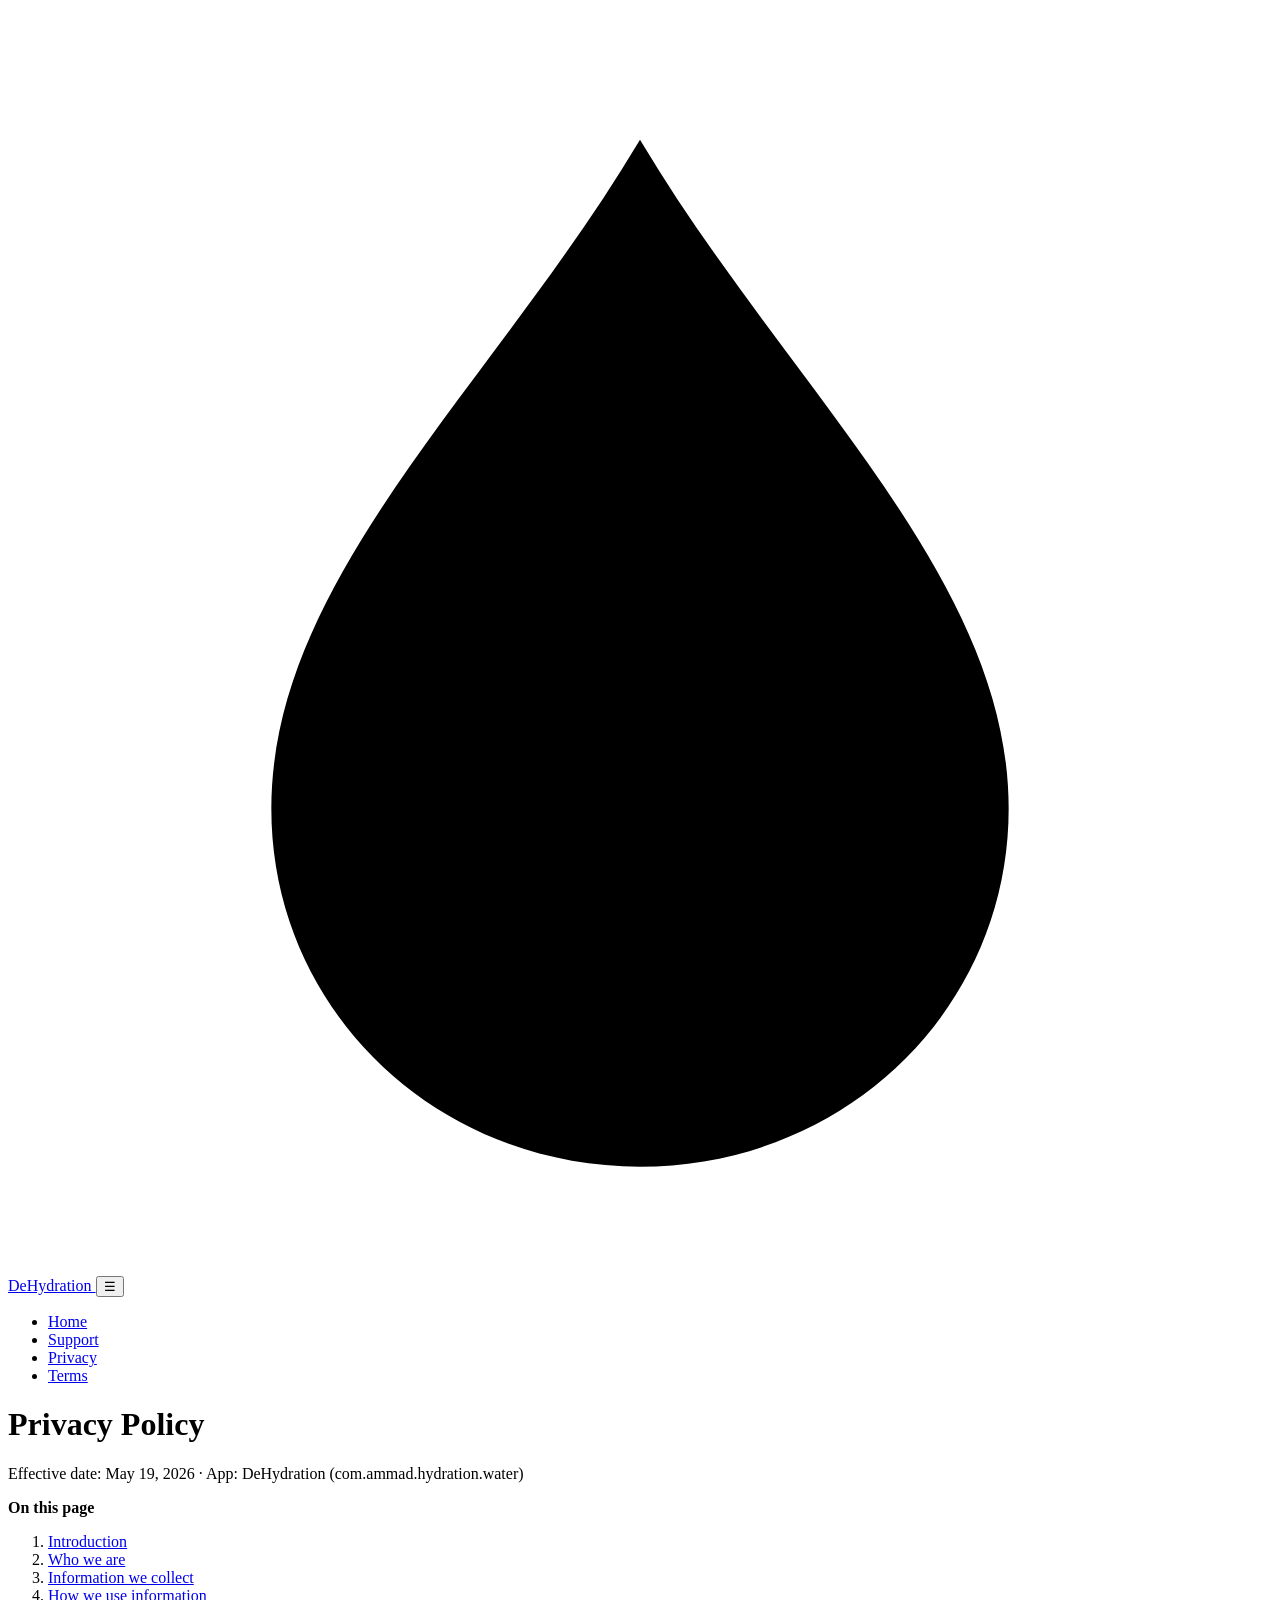
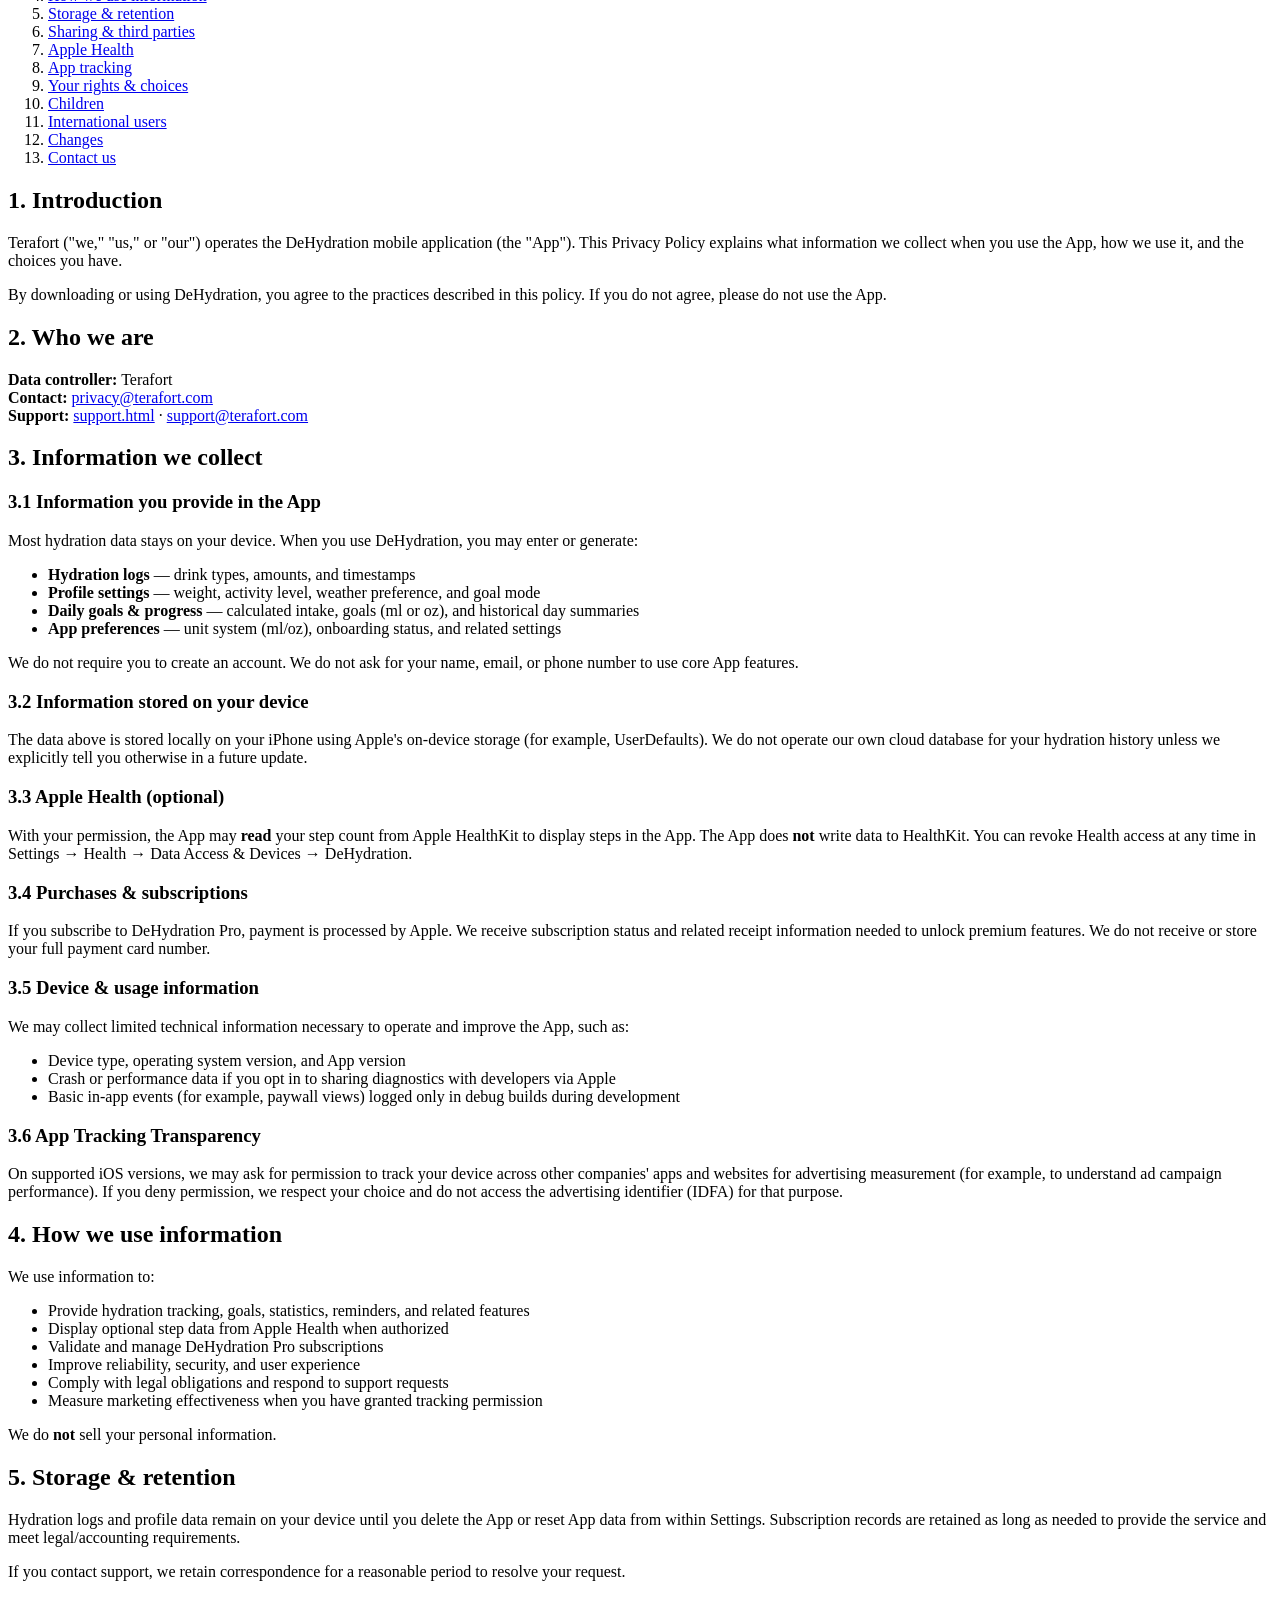
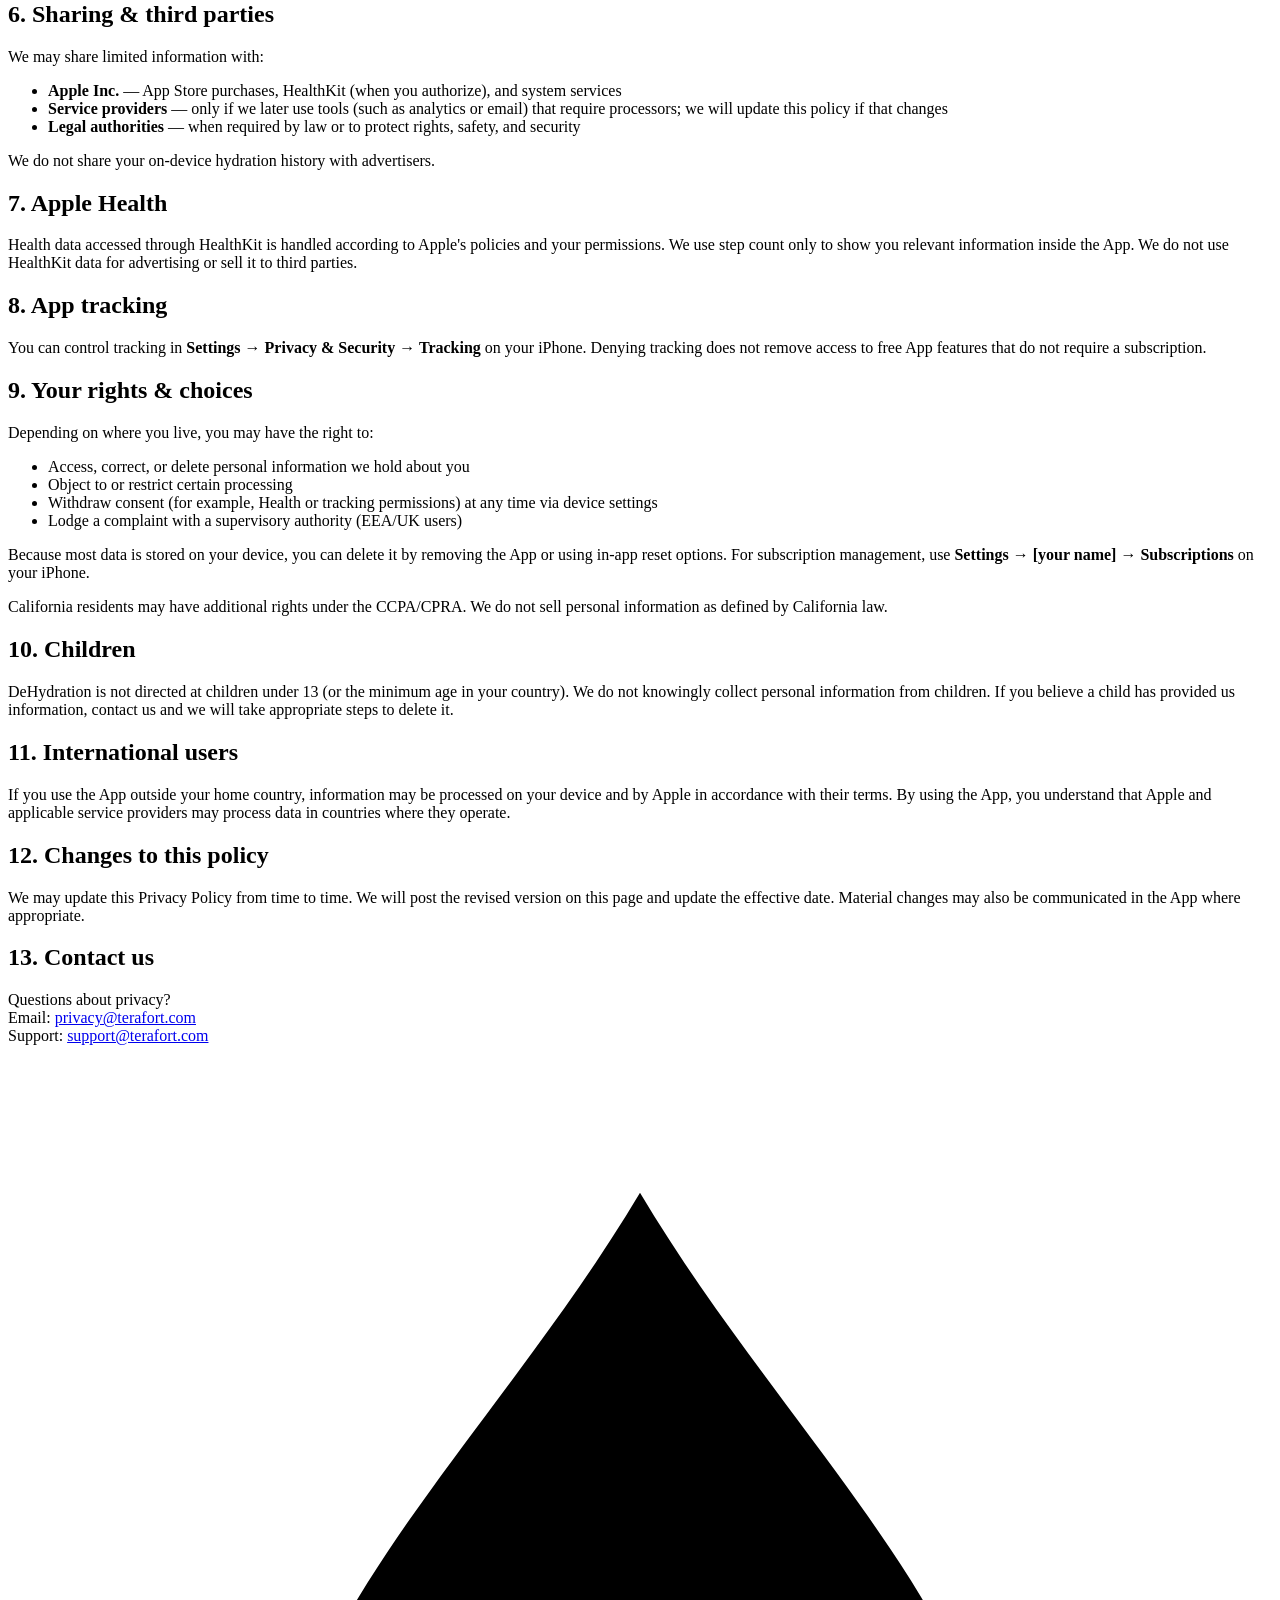
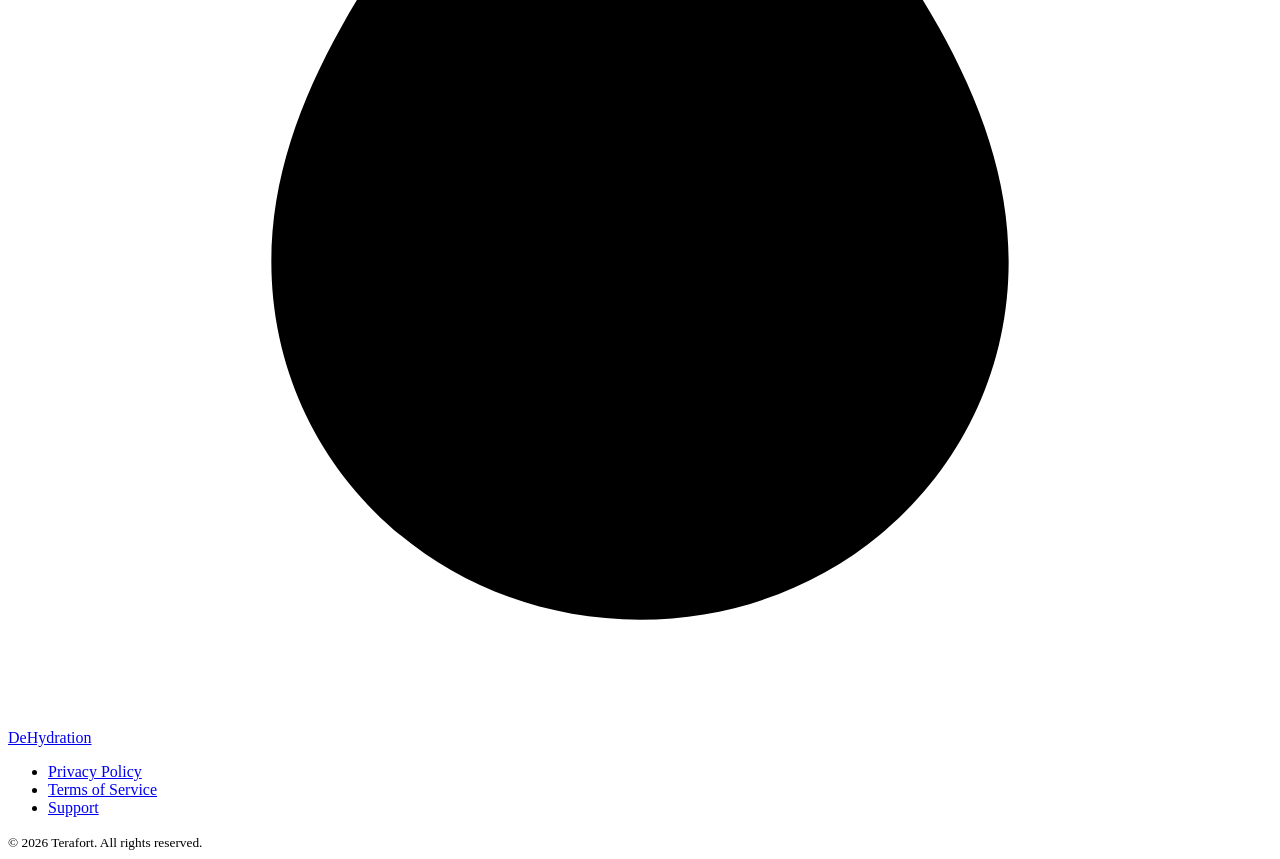
==== privacy.html @ 8c105ee1 "Add privacy.html - DeHydration Privacy Policy" ====
<!DOCTYPE html>
<html lang="en">
<head>
  <meta charset="UTF-8">
  <meta name="viewport" content="width=device-width, initial-scale=1">
  <meta name="description" content="Privacy Policy for DeHydration — how we collect, use, and protect your information.">
  <title>Privacy Policy — DeHydration</title>
  <link rel="preconnect" href="https://fonts.googleapis.com">
  <link rel="preconnect" href="https://fonts.gstatic.com" crossorigin>
  <link href="https://fonts.googleapis.com/css2?family=DM+Sans:ital,opsz,wght@0,9..40,400;0,9..40,500;0,9..40,600;0,9..40,700&family=Sora:wght@600;700&display=swap" rel="stylesheet">
  <link rel="stylesheet" href="css/site.css">
  <link rel="icon" href="data:image/svg+xml,%3Csvg xmlns='http://www.w3.org/2000/svg' viewBox='0 0 32 32'%3E%3Crect width='32' height='32' rx='8' fill='%231e6fa8'/%3E%3Cpath fill='white' d='M16 6c-2 4-6 8-6 13a6 6 0 0 0 12 0c0-5-4-9-6-13z'/%3E%3C/svg%3E">
</head>
<body>
  <header class="site-nav">
    <div class="wrap site-nav__inner">
      <a class="brand" href="index.html">
        <span class="brand__mark" aria-hidden="true">
          <svg viewBox="0 0 24 24" xmlns="http://www.w3.org/2000/svg"><path d="M12 2.5C9.2 7.2 5 10.8 5 15.2 5 19 8.1 22 12 22s7-3 7-6.8C19 10.8 14.8 7.2 12 2.5z"/></svg>
        </span>
        DeHydration
      </a>
      <button class="nav-toggle" type="button" aria-label="Open menu" aria-expanded="false" data-nav-toggle>☰</button>
      <ul class="nav-links" data-nav-menu>
        <li><a href="index.html">Home</a></li>
        <li><a href="support.html">Support</a></li>
        <li><a href="privacy.html" aria-current="page">Privacy</a></li>
        <li><a href="terms.html">Terms</a></li>
      </ul>
    </div>
  </header>

  <main>
    <header class="page-header wrap--legal">
      <h1>Privacy Policy</h1>
      <p class="meta">Effective date: May 19, 2026 · App: DeHydration (com.ammad.hydration.water)</p>
    </header>

    <article class="legal-card wrap--legal">
      <nav class="toc" aria-label="Table of contents">
        <strong>On this page</strong>
        <ol>
          <li><a href="#introduction">Introduction</a></li>
          <li><a href="#controller">Who we are</a></li>
          <li><a href="#collect">Information we collect</a></li>
          <li><a href="#use">How we use information</a></li>
          <li><a href="#storage">Storage & retention</a></li>
          <li><a href="#sharing">Sharing & third parties</a></li>
          <li><a href="#health">Apple Health</a></li>
          <li><a href="#tracking">App tracking</a></li>
          <li><a href="#rights">Your rights & choices</a></li>
          <li><a href="#children">Children</a></li>
          <li><a href="#international">International users</a></li>
          <li><a href="#changes">Changes</a></li>
          <li><a href="#contact">Contact us</a></li>
        </ol>
      </nav>

      <h2 id="introduction">1. Introduction</h2>
      <p>
        Terafort ("we," "us," or "our") operates the DeHydration mobile application (the "App"). This Privacy Policy explains what information we collect when you use the App, how we use it, and the choices you have.
      </p>
      <p>
        By downloading or using DeHydration, you agree to the practices described in this policy. If you do not agree, please do not use the App.
      </p>

      <h2 id="controller">2. Who we are</h2>
      <p>
        <strong>Data controller:</strong> Terafort<br>
        <strong>Contact:</strong> <a href="mailto:privacy@terafort.com">privacy@terafort.com</a><br>
        <strong>Support:</strong> <a href="support.html">support.html</a> · <a href="mailto:support@terafort.com">support@terafort.com</a>
      </p>

      <h2 id="collect">3. Information we collect</h2>

      <h3>3.1 Information you provide in the App</h3>
      <p>Most hydration data stays on your device. When you use DeHydration, you may enter or generate:</p>
      <ul>
        <li><strong>Hydration logs</strong> — drink types, amounts, and timestamps</li>
        <li><strong>Profile settings</strong> — weight, activity level, weather preference, and goal mode</li>
        <li><strong>Daily goals & progress</strong> — calculated intake, goals (ml or oz), and historical day summaries</li>
        <li><strong>App preferences</strong> — unit system (ml/oz), onboarding status, and related settings</li>
      </ul>
      <p>We do not require you to create an account. We do not ask for your name, email, or phone number to use core App features.</p>

      <h3>3.2 Information stored on your device</h3>
      <p>
        The data above is stored locally on your iPhone using Apple's on-device storage (for example, UserDefaults). We do not operate our own cloud database for your hydration history unless we explicitly tell you otherwise in a future update.
      </p>

      <h3>3.3 Apple Health (optional)</h3>
      <p>
        With your permission, the App may <strong>read</strong> your step count from Apple HealthKit to display steps in the App. The App does <strong>not</strong> write data to HealthKit. You can revoke Health access at any time in Settings → Health → Data Access & Devices → DeHydration.
      </p>

      <h3>3.4 Purchases & subscriptions</h3>
      <p>
        If you subscribe to DeHydration Pro, payment is processed by Apple. We receive subscription status and related receipt information needed to unlock premium features. We do not receive or store your full payment card number.
      </p>

      <h3>3.5 Device & usage information</h3>
      <p>We may collect limited technical information necessary to operate and improve the App, such as:</p>
      <ul>
        <li>Device type, operating system version, and App version</li>
        <li>Crash or performance data if you opt in to sharing diagnostics with developers via Apple</li>
        <li>Basic in-app events (for example, paywall views) logged only in debug builds during development</li>
      </ul>

      <h3>3.6 App Tracking Transparency</h3>
      <p>
        On supported iOS versions, we may ask for permission to track your device across other companies' apps and websites for advertising measurement (for example, to understand ad campaign performance). If you deny permission, we respect your choice and do not access the advertising identifier (IDFA) for that purpose.
      </p>

      <h2 id="use">4. How we use information</h2>
      <p>We use information to:</p>
      <ul>
        <li>Provide hydration tracking, goals, statistics, reminders, and related features</li>
        <li>Display optional step data from Apple Health when authorized</li>
        <li>Validate and manage DeHydration Pro subscriptions</li>
        <li>Improve reliability, security, and user experience</li>
        <li>Comply with legal obligations and respond to support requests</li>
        <li>Measure marketing effectiveness when you have granted tracking permission</li>
      </ul>
      <p>We do <strong>not</strong> sell your personal information.</p>

      <h2 id="storage">5. Storage & retention</h2>
      <p>
        Hydration logs and profile data remain on your device until you delete the App or reset App data from within Settings. Subscription records are retained as long as needed to provide the service and meet legal/accounting requirements.
      </p>
      <p>
        If you contact support, we retain correspondence for a reasonable period to resolve your request.
      </p>

      <h2 id="sharing">6. Sharing & third parties</h2>
      <p>We may share limited information with:</p>
      <ul>
        <li><strong>Apple Inc.</strong> — App Store purchases, HealthKit (when you authorize), and system services</li>
        <li><strong>Service providers</strong> — only if we later use tools (such as analytics or email) that require processors; we will update this policy if that changes</li>
        <li><strong>Legal authorities</strong> — when required by law or to protect rights, safety, and security</li>
      </ul>
      <p>We do not share your on-device hydration history with advertisers.</p>

      <h2 id="health">7. Apple Health</h2>
      <p>
        Health data accessed through HealthKit is handled according to Apple's policies and your permissions. We use step count only to show you relevant information inside the App. We do not use HealthKit data for advertising or sell it to third parties.
      </p>

      <h2 id="tracking">8. App tracking</h2>
      <p>
        You can control tracking in <strong>Settings → Privacy & Security → Tracking</strong> on your iPhone. Denying tracking does not remove access to free App features that do not require a subscription.
      </p>

      <h2 id="rights">9. Your rights & choices</h2>
      <p>Depending on where you live, you may have the right to:</p>
      <ul>
        <li>Access, correct, or delete personal information we hold about you</li>
        <li>Object to or restrict certain processing</li>
        <li>Withdraw consent (for example, Health or tracking permissions) at any time via device settings</li>
        <li>Lodge a complaint with a supervisory authority (EEA/UK users)</li>
      </ul>
      <p>
        Because most data is stored on your device, you can delete it by removing the App or using in-app reset options. For subscription management, use <strong>Settings → [your name] → Subscriptions</strong> on your iPhone.
      </p>
      <p>
        California residents may have additional rights under the CCPA/CPRA. We do not sell personal information as defined by California law.
      </p>

      <h2 id="children">10. Children</h2>
      <p>
        DeHydration is not directed at children under 13 (or the minimum age in your country). We do not knowingly collect personal information from children. If you believe a child has provided us information, contact us and we will take appropriate steps to delete it.
      </p>

      <h2 id="international">11. International users</h2>
      <p>
        If you use the App outside your home country, information may be processed on your device and by Apple in accordance with their terms. By using the App, you understand that Apple and applicable service providers may process data in countries where they operate.
      </p>

      <h2 id="changes">12. Changes to this policy</h2>
      <p>
        We may update this Privacy Policy from time to time. We will post the revised version on this page and update the effective date. Material changes may also be communicated in the App where appropriate.
      </p>

      <h2 id="contact">13. Contact us</h2>
      <p>
        Questions about privacy?<br>
        Email: <a href="mailto:privacy@terafort.com">privacy@terafort.com</a><br>
        Support: <a href="mailto:support@terafort.com">support@terafort.com</a>
      </p>
    </article>
  </main>

  <footer class="site-footer">
    <div class="wrap site-footer__inner">
      <a class="brand" href="index.html">
        <span class="brand__mark" aria-hidden="true">
          <svg viewBox="0 0 24 24" xmlns="http://www.w3.org/2000/svg"><path d="M12 2.5C9.2 7.2 5 10.8 5 15.2 5 19 8.1 22 12 22s7-3 7-6.8C19 10.8 14.8 7.2 12 2.5z"/></svg>
        </span>
        DeHydration
      </a>
      <ul class="footer-links">
        <li><a href="privacy.html">Privacy Policy</a></li>
        <li><a href="terms.html">Terms of Service</a></li>
        <li><a href="support.html">Support</a></li>
      </ul>
      <small>© <span id="year"></span> Terafort. All rights reserved.</small>
    </div>
  </footer>
  <script>
    document.getElementById('year').textContent = new Date().getFullYear();
    const toggle = document.querySelector('[data-nav-toggle]');
    const menu = document.querySelector('[data-nav-menu]');
    toggle?.addEventListener('click', () => {
      const open = menu.classList.toggle('is-open');
      toggle.setAttribute('aria-expanded', open);
    });
  </script>
</body>
</html>
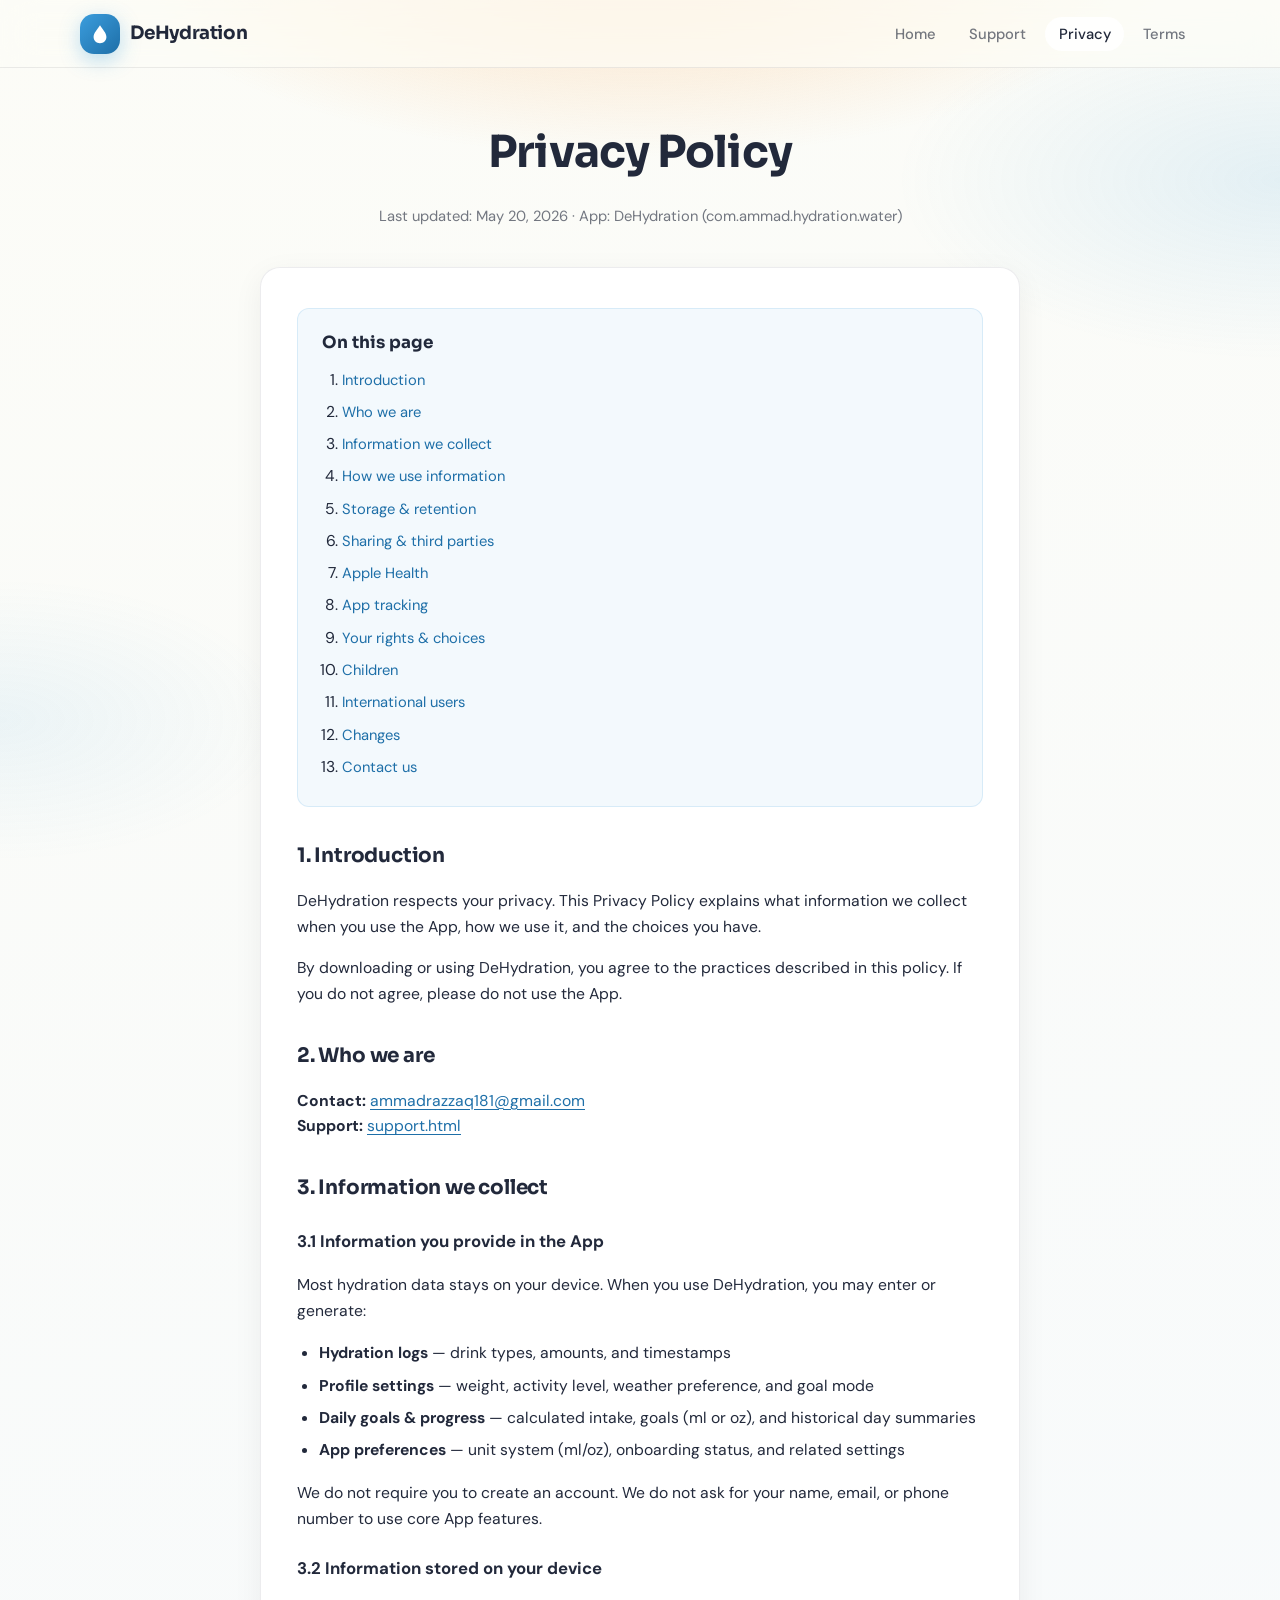
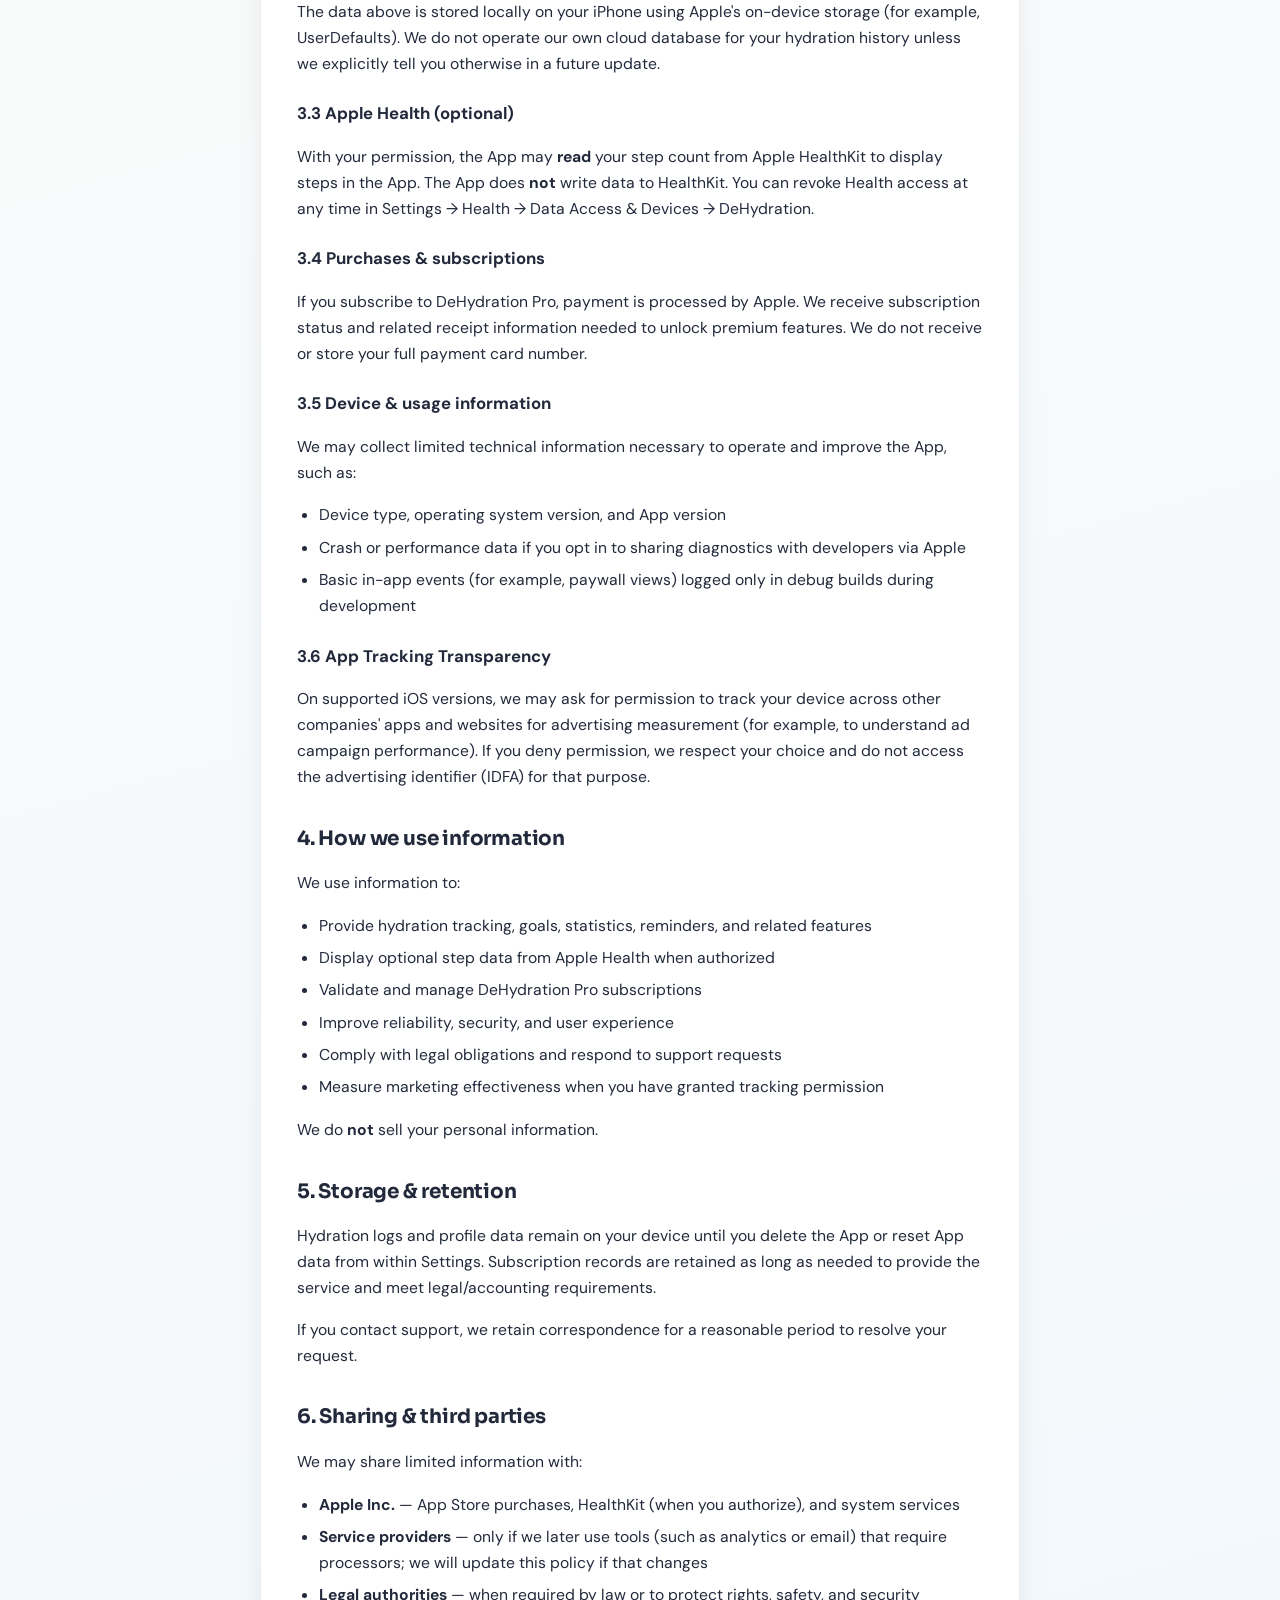
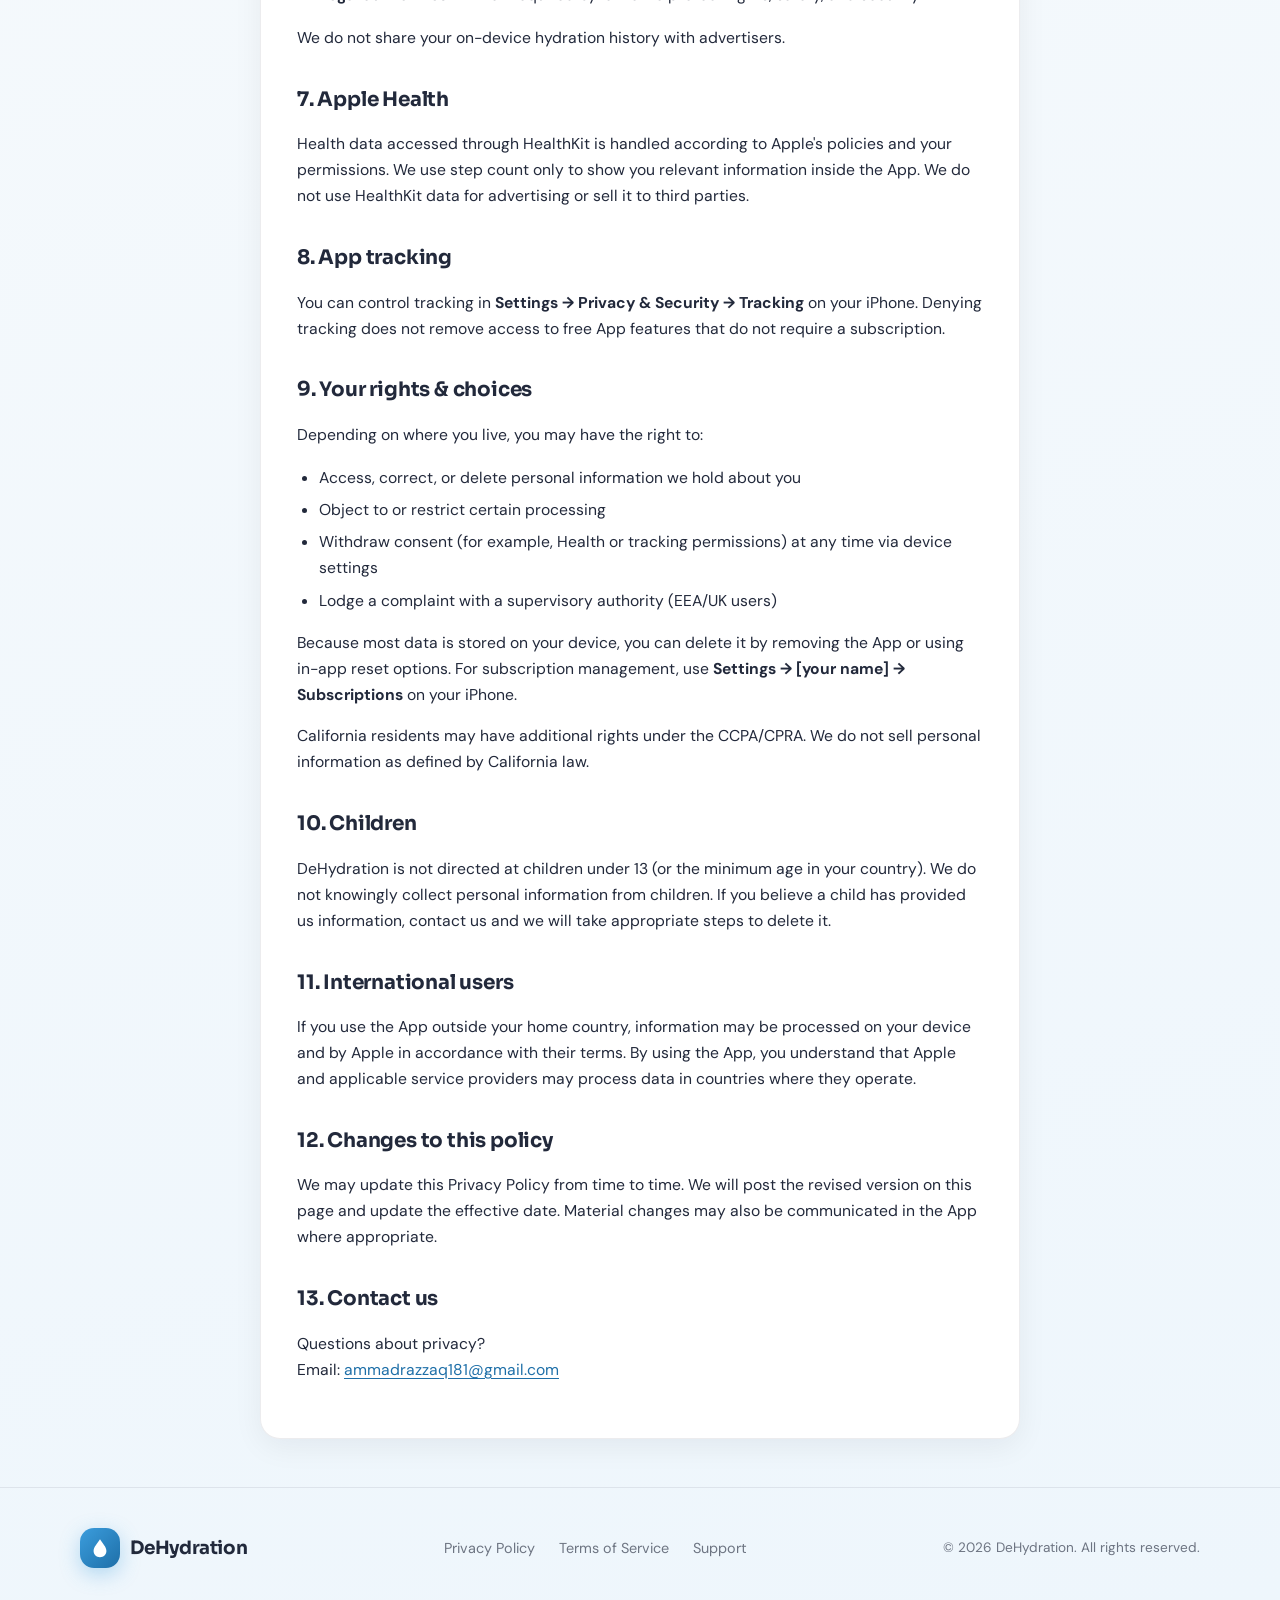
==== commit 236f1326: "Update privacy.html" ====
--- a/privacy.html
+++ b/privacy.html
@@ -33,7 +33,7 @@
   <main>
     <header class="page-header wrap--legal">
       <h1>Privacy Policy</h1>
-      <p class="meta">Effective date: May 19, 2026 · App: DeHydration (com.ammad.hydration.water)</p>
+      <p class="meta">Last updated: May 20, 2026 · App: DeHydration (com.ammad.hydration.water)</p>
     </header>
 
     <article class="legal-card wrap--legal">
@@ -58,7 +58,7 @@
 
       <h2 id="introduction">1. Introduction</h2>
       <p>
-        Terafort ("we," "us," or "our") operates the DeHydration mobile application (the "App"). This Privacy Policy explains what information we collect when you use the App, how we use it, and the choices you have.
+        DeHydration respects your privacy. This Privacy Policy explains what information we collect when you use the App, how we use it, and the choices you have.
       </p>
       <p>
         By downloading or using DeHydration, you agree to the practices described in this policy. If you do not agree, please do not use the App.
@@ -66,9 +66,8 @@
 
       <h2 id="controller">2. Who we are</h2>
       <p>
-        <strong>Data controller:</strong> Terafort<br>
-        <strong>Contact:</strong> <a href="mailto:privacy@terafort.com">privacy@terafort.com</a><br>
-        <strong>Support:</strong> <a href="support.html">support.html</a> · <a href="mailto:support@terafort.com">support@terafort.com</a>
+        <strong>Contact:</strong> <a href="mailto:ammadrazzaq181@gmail.com">ammadrazzaq181@gmail.com</a><br>
+        <strong>Support:</strong> <a href="support.html">support.html</a>
       </p>
 
       <h2 id="collect">3. Information we collect</h2>
@@ -183,8 +182,7 @@
       <h2 id="contact">13. Contact us</h2>
       <p>
         Questions about privacy?<br>
-        Email: <a href="mailto:privacy@terafort.com">privacy@terafort.com</a><br>
-        Support: <a href="mailto:support@terafort.com">support@terafort.com</a>
+        Email: <a href="mailto:ammadrazzaq181@gmail.com">ammadrazzaq181@gmail.com</a>
       </p>
     </article>
   </main>
@@ -202,7 +200,7 @@
         <li><a href="terms.html">Terms of Service</a></li>
         <li><a href="support.html">Support</a></li>
       </ul>
-      <small>© <span id="year"></span> Terafort. All rights reserved.</small>
+      <small>© <span id="year"></span> DeHydration. All rights reserved.</small>
     </div>
   </footer>
   <script>
--- a/css/site.css
+++ b/css/site.css
@@ -0,0 +1,638 @@
+/* DeHydration — GitHub Pages shared styles */
+
+:root {
+  --accent: #fa9e42;
+  --accent-deep: #f57a38;
+  --accent-glow: rgba(250, 158, 66, 0.35);
+  --bg-top: #fcfcf7;
+  --bg-bottom: #f7fafc;
+  --surface: rgba(255, 255, 255, 0.82);
+  --surface-solid: #ffffff;
+  --stroke: rgba(15, 23, 42, 0.08);
+  --text: rgba(15, 23, 42, 0.92);
+  --text-muted: rgba(15, 23, 42, 0.58);
+  --water: #3b9ddd;
+  --water-deep: #1e6fa8;
+  --radius: 20px;
+  --radius-sm: 12px;
+  --shadow: 0 24px 60px rgba(15, 23, 42, 0.08);
+  --shadow-soft: 0 8px 30px rgba(15, 23, 42, 0.06);
+  --max: 1120px;
+  --legal-max: 760px;
+  --font-display: "Sora", system-ui, sans-serif;
+  --font-body: "DM Sans", system-ui, sans-serif;
+}
+
+*,
+*::before,
+*::after {
+  box-sizing: border-box;
+}
+
+html {
+  scroll-behavior: smooth;
+}
+
+body {
+  margin: 0;
+  min-height: 100vh;
+  font-family: var(--font-body);
+  font-size: 1.05rem;
+  line-height: 1.65;
+  color: var(--text);
+  background: linear-gradient(165deg, var(--bg-top) 0%, var(--bg-bottom) 45%, #eef6fc 100%);
+  -webkit-font-smoothing: antialiased;
+}
+
+body::before {
+  content: "";
+  position: fixed;
+  inset: 0;
+  pointer-events: none;
+  background:
+    radial-gradient(ellipse 80% 50% at 50% -10%, var(--accent-glow), transparent 55%),
+    radial-gradient(ellipse 60% 40% at 100% 20%, rgba(59, 157, 221, 0.12), transparent 50%),
+    radial-gradient(ellipse 50% 35% at 0% 80%, rgba(59, 157, 221, 0.08), transparent 45%);
+  z-index: -1;
+}
+
+a {
+  color: var(--water-deep);
+  text-decoration-thickness: 1px;
+  text-underline-offset: 3px;
+}
+
+a:hover {
+  color: var(--accent-deep);
+}
+
+img {
+  max-width: 100%;
+  height: auto;
+}
+
+/* ——— Layout ——— */
+
+.wrap {
+  width: min(var(--max), calc(100% - 2rem));
+  margin-inline: auto;
+}
+
+.wrap--legal {
+  width: min(var(--legal-max), calc(100% - 2rem));
+  margin-inline: auto;
+}
+
+/* ——— Nav ——— */
+
+.site-nav {
+  position: sticky;
+  top: 0;
+  z-index: 100;
+  padding: 0.85rem 0;
+  backdrop-filter: blur(18px) saturate(1.4);
+  -webkit-backdrop-filter: blur(18px) saturate(1.4);
+  background: rgba(252, 252, 247, 0.72);
+  border-bottom: 1px solid var(--stroke);
+}
+
+.site-nav__inner {
+  display: flex;
+  align-items: center;
+  justify-content: space-between;
+  gap: 1rem;
+}
+
+.brand {
+  display: inline-flex;
+  align-items: center;
+  gap: 0.65rem;
+  text-decoration: none;
+  color: var(--text);
+  font-family: var(--font-display);
+  font-weight: 700;
+  font-size: 1.15rem;
+  letter-spacing: -0.02em;
+}
+
+.brand:hover {
+  color: var(--text);
+}
+
+.brand__mark {
+  width: 40px;
+  height: 40px;
+  border-radius: 14px;
+  background: linear-gradient(135deg, var(--water) 0%, var(--water-deep) 100%);
+  display: grid;
+  place-items: center;
+  box-shadow: 0 6px 20px rgba(59, 157, 221, 0.35);
+  flex-shrink: 0;
+}
+
+.brand__mark svg {
+  width: 22px;
+  height: 22px;
+  fill: white;
+}
+
+.nav-links {
+  display: flex;
+  align-items: center;
+  gap: 0.35rem;
+  list-style: none;
+  margin: 0;
+  padding: 0;
+}
+
+.nav-links a {
+  text-decoration: none;
+  color: var(--text-muted);
+  font-size: 0.92rem;
+  font-weight: 500;
+  padding: 0.45rem 0.85rem;
+  border-radius: 999px;
+  transition: background 0.2s, color 0.2s;
+}
+
+.nav-links a:hover,
+.nav-links a[aria-current="page"] {
+  color: var(--text);
+  background: rgba(255, 255, 255, 0.85);
+}
+
+.nav-toggle {
+  display: none;
+  background: var(--surface-solid);
+  border: 1px solid var(--stroke);
+  border-radius: 10px;
+  padding: 0.5rem 0.65rem;
+  cursor: pointer;
+}
+
+/* ——— Hero (marketing) ——— */
+
+.hero {
+  padding: 4.5rem 0 3rem;
+}
+
+.hero__grid {
+  display: grid;
+  grid-template-columns: 1.05fr 0.95fr;
+  gap: 3rem;
+  align-items: center;
+}
+
+.hero__eyebrow {
+  display: inline-flex;
+  align-items: center;
+  gap: 0.5rem;
+  font-size: 0.8rem;
+  font-weight: 600;
+  letter-spacing: 0.12em;
+  text-transform: uppercase;
+  color: var(--accent-deep);
+  background: rgba(250, 158, 66, 0.12);
+  border: 1px solid rgba(250, 158, 66, 0.25);
+  padding: 0.35rem 0.85rem;
+  border-radius: 999px;
+  margin-bottom: 1.25rem;
+}
+
+.hero h1 {
+  font-family: var(--font-display);
+  font-size: clamp(2.4rem, 5vw, 3.5rem);
+  line-height: 1.08;
+  letter-spacing: -0.03em;
+  margin: 0 0 1.25rem;
+}
+
+.hero h1 span {
+  background: linear-gradient(120deg, var(--water-deep), var(--water));
+  -webkit-background-clip: text;
+  background-clip: text;
+  color: transparent;
+}
+
+.hero__lead {
+  font-size: 1.15rem;
+  color: var(--text-muted);
+  max-width: 34ch;
+  margin: 0 0 2rem;
+}
+
+.hero__cta {
+  display: flex;
+  flex-wrap: wrap;
+  gap: 0.85rem;
+  align-items: center;
+}
+
+.btn {
+  display: inline-flex;
+  align-items: center;
+  justify-content: center;
+  gap: 0.5rem;
+  padding: 0.9rem 1.5rem;
+  border-radius: 999px;
+  font-weight: 600;
+  font-size: 0.98rem;
+  text-decoration: none;
+  border: none;
+  cursor: pointer;
+  transition: transform 0.2s, box-shadow 0.2s;
+}
+
+.btn--primary {
+  background: linear-gradient(135deg, var(--accent), var(--accent-deep));
+  color: white;
+  box-shadow: 0 12px 32px var(--accent-glow);
+}
+
+.btn--primary:hover {
+  color: white;
+  transform: translateY(-2px);
+  box-shadow: 0 16px 40px var(--accent-glow);
+}
+
+.btn--ghost {
+  background: var(--surface-solid);
+  color: var(--text);
+  border: 1px solid var(--stroke);
+  box-shadow: var(--shadow-soft);
+}
+
+.btn--ghost:hover {
+  color: var(--text);
+  transform: translateY(-1px);
+}
+
+.phone-mock {
+  position: relative;
+  justify-self: center;
+  width: min(320px, 100%);
+}
+
+.phone-mock__frame {
+  border-radius: 36px;
+  padding: 12px;
+  background: linear-gradient(160deg, #1a1a2e 0%, #0f172a 100%);
+  box-shadow: var(--shadow), 0 0 0 1px rgba(255, 255, 255, 0.08) inset;
+}
+
+.phone-mock__screen {
+  border-radius: 28px;
+  overflow: hidden;
+  aspect-ratio: 9 / 19.5;
+  background: linear-gradient(180deg, #fcfcf7 0%, #e8f4fc 100%);
+  padding: 1.5rem 1.25rem;
+  display: flex;
+  flex-direction: column;
+  gap: 1rem;
+}
+
+.mock-ring {
+  width: 140px;
+  height: 140px;
+  margin: 0.5rem auto 0;
+  border-radius: 50%;
+  background: conic-gradient(var(--water) 0deg 220deg, rgba(59, 157, 221, 0.15) 220deg);
+  display: grid;
+  place-items: center;
+  position: relative;
+}
+
+.mock-ring::after {
+  content: "";
+  width: 108px;
+  height: 108px;
+  border-radius: 50%;
+  background: var(--surface-solid);
+  box-shadow: var(--shadow-soft);
+}
+
+.mock-stat {
+  background: var(--surface);
+  border: 1px solid var(--stroke);
+  border-radius: var(--radius-sm);
+  padding: 0.75rem 1rem;
+  backdrop-filter: blur(8px);
+}
+
+.mock-stat strong {
+  display: block;
+  font-family: var(--font-display);
+  font-size: 1.1rem;
+}
+
+.mock-stat span {
+  font-size: 0.8rem;
+  color: var(--text-muted);
+}
+
+/* ——— Sections ——— */
+
+.section {
+  padding: 4rem 0;
+}
+
+.section__title {
+  font-family: var(--font-display);
+  font-size: clamp(1.75rem, 3vw, 2.25rem);
+  letter-spacing: -0.02em;
+  text-align: center;
+  margin: 0 0 0.5rem;
+}
+
+.section__subtitle {
+  text-align: center;
+  color: var(--text-muted);
+  max-width: 48ch;
+  margin: 0 auto 2.5rem;
+}
+
+.features {
+  display: grid;
+  grid-template-columns: repeat(auto-fit, minmax(240px, 1fr));
+  gap: 1.25rem;
+}
+
+.card {
+  background: var(--surface);
+  border: 1px solid var(--stroke);
+  border-radius: var(--radius);
+  padding: 1.5rem;
+  backdrop-filter: blur(12px);
+  box-shadow: var(--shadow-soft);
+  transition: transform 0.25s, box-shadow 0.25s;
+}
+
+.card:hover {
+  transform: translateY(-4px);
+  box-shadow: var(--shadow);
+}
+
+.card__icon {
+  width: 48px;
+  height: 48px;
+  border-radius: 14px;
+  display: grid;
+  place-items: center;
+  font-size: 1.35rem;
+  margin-bottom: 1rem;
+  background: linear-gradient(135deg, rgba(59, 157, 221, 0.15), rgba(250, 158, 66, 0.12));
+}
+
+.card h3 {
+  font-family: var(--font-display);
+  font-size: 1.1rem;
+  margin: 0 0 0.5rem;
+}
+
+.card p {
+  margin: 0;
+  font-size: 0.95rem;
+  color: var(--text-muted);
+}
+
+.pricing-banner {
+  text-align: center;
+  padding: 2.5rem 2rem;
+  border-radius: var(--radius);
+  background: linear-gradient(135deg, rgba(30, 111, 168, 0.08), rgba(250, 158, 66, 0.1));
+  border: 1px solid var(--stroke);
+}
+
+.pricing-banner h2 {
+  font-family: var(--font-display);
+  margin: 0 0 0.75rem;
+}
+
+.pricing-banner p {
+  color: var(--text-muted);
+  margin: 0 0 1.5rem;
+}
+
+/* ——— Legal pages ——— */
+
+.page-header {
+  padding: 3rem 0 1.5rem;
+  text-align: center;
+}
+
+.page-header h1 {
+  font-family: var(--font-display);
+  font-size: clamp(2rem, 4vw, 2.75rem);
+  letter-spacing: -0.02em;
+  margin: 0 0 0.5rem;
+}
+
+.page-header .meta {
+  color: var(--text-muted);
+  font-size: 0.92rem;
+}
+
+.legal-card {
+  background: var(--surface-solid);
+  border: 1px solid var(--stroke);
+  border-radius: var(--radius);
+  padding: 2.5rem 2.25rem;
+  box-shadow: var(--shadow-soft);
+  margin-bottom: 3rem;
+}
+
+.legal-card h2 {
+  font-family: var(--font-display);
+  font-size: 1.25rem;
+  margin: 2rem 0 0.75rem;
+  letter-spacing: -0.01em;
+}
+
+.legal-card h2:first-child {
+  margin-top: 0;
+}
+
+.legal-card h3 {
+  font-size: 1.05rem;
+  margin: 1.5rem 0 0.5rem;
+}
+
+.legal-card p,
+.legal-card li {
+  color: var(--text);
+  font-size: 0.98rem;
+}
+
+.legal-card ul,
+.legal-card ol {
+  padding-left: 1.35rem;
+}
+
+.legal-card li {
+  margin-bottom: 0.4rem;
+}
+
+.toc {
+  background: rgba(59, 157, 221, 0.06);
+  border: 1px solid rgba(59, 157, 221, 0.15);
+  border-radius: var(--radius-sm);
+  padding: 1.25rem 1.5rem;
+  margin-bottom: 2rem;
+}
+
+.toc strong {
+  display: block;
+  font-family: var(--font-display);
+  margin-bottom: 0.65rem;
+}
+
+.toc ol {
+  margin: 0;
+  padding-left: 1.25rem;
+}
+
+.toc a {
+  text-decoration: none;
+  font-size: 0.92rem;
+}
+
+.toc a:hover {
+  text-decoration: underline;
+}
+
+/* ——— Support ——— */
+
+.support-grid {
+  display: grid;
+  grid-template-columns: repeat(auto-fit, minmax(280px, 1fr));
+  gap: 1.25rem;
+  margin-bottom: 2rem;
+}
+
+.faq details {
+  background: var(--surface-solid);
+  border: 1px solid var(--stroke);
+  border-radius: var(--radius-sm);
+  padding: 1rem 1.25rem;
+  margin-bottom: 0.75rem;
+}
+
+.faq summary {
+  font-weight: 600;
+  cursor: pointer;
+  list-style: none;
+}
+
+.faq summary::-webkit-details-marker {
+  display: none;
+}
+
+.faq details[open] summary {
+  margin-bottom: 0.75rem;
+  color: var(--water-deep);
+}
+
+.faq p {
+  margin: 0;
+  color: var(--text-muted);
+  font-size: 0.95rem;
+}
+
+.contact-box {
+  text-align: center;
+  padding: 2rem;
+  border-radius: var(--radius);
+  background: var(--surface);
+  border: 1px solid var(--stroke);
+}
+
+/* ——— Footer ——— */
+
+.site-footer {
+  padding: 2.5rem 0 2rem;
+  border-top: 1px solid var(--stroke);
+  margin-top: 2rem;
+}
+
+.site-footer__inner {
+  display: flex;
+  flex-wrap: wrap;
+  justify-content: space-between;
+  align-items: center;
+  gap: 1.5rem;
+}
+
+.footer-links {
+  display: flex;
+  flex-wrap: wrap;
+  gap: 1rem 1.5rem;
+  list-style: none;
+  margin: 0;
+  padding: 0;
+}
+
+.footer-links a {
+  text-decoration: none;
+  font-size: 0.9rem;
+  color: var(--text-muted);
+}
+
+.footer-links a:hover {
+  color: var(--text);
+}
+
+.site-footer small {
+  color: var(--text-muted);
+  font-size: 0.85rem;
+}
+
+/* ——— Responsive ——— */
+
+@media (max-width: 900px) {
+  .hero__grid {
+    grid-template-columns: 1fr;
+    text-align: center;
+  }
+
+  .hero__lead {
+    margin-inline: auto;
+  }
+
+  .hero__cta {
+    justify-content: center;
+  }
+
+  .phone-mock {
+    order: -1;
+  }
+}
+
+@media (max-width: 720px) {
+  .nav-toggle {
+    display: block;
+  }
+
+  .nav-links {
+    display: none;
+    position: absolute;
+    top: 100%;
+    left: 0;
+    right: 0;
+    flex-direction: column;
+    padding: 1rem;
+    background: rgba(252, 252, 247, 0.96);
+    border-bottom: 1px solid var(--stroke);
+  }
+
+  .nav-links.is-open {
+    display: flex;
+  }
+
+  .site-nav__inner {
+    position: relative;
+  }
+
+  .legal-card {
+    padding: 1.75rem 1.25rem;
+  }
+}
